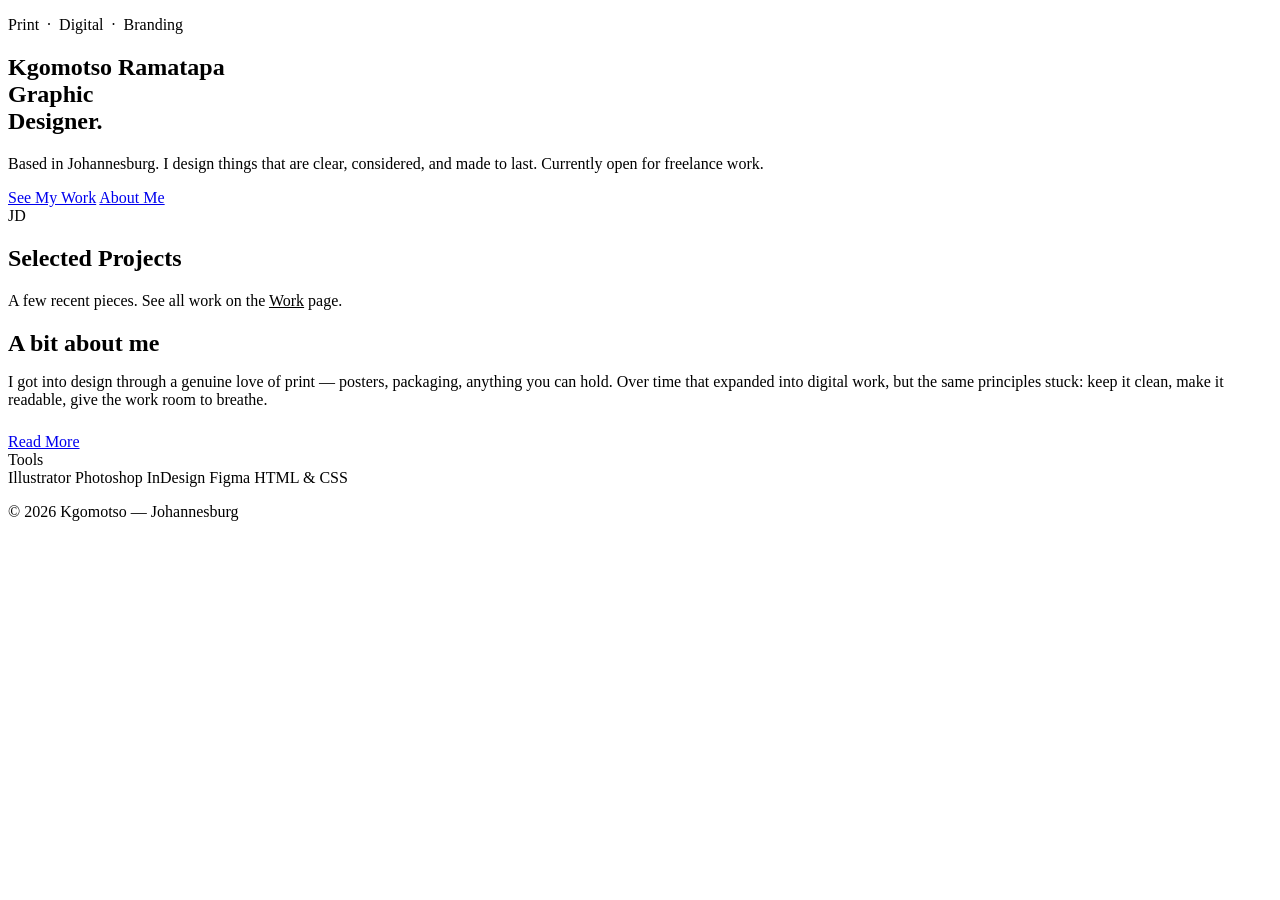
==== index.html @ a34db641 "html scripts added Progress made in scripts for html sections" ====
<!DOCTYPE html>
<html lang="en">
<head>
  <meta charset="UTF-8">
  <meta name="viewport" content="width=device-width, initial-scale=1.0">
  <title>Kgomotso — Graphic Designer</title>
  <link rel="stylesheet" href="css/global.css">
  <link rel="stylesheet" href="css/index.css">
</head>
<body>
 
  
 
  <main>
 
    
    <section class="hero">
      <div class="page-content">
        <div class="hero-inner">
 
          <div class="hero-left">
            <p class="hero-tagline">Print &nbsp;·&nbsp; Digital &nbsp;·&nbsp; Branding</p>
            <h1>Kgomotso Ramatapa<br><span>Graphic</span><br>Designer.</h1>
            <p class="hero-desc">
              Based in Johannesburg. I design things that are clear, considered, and made to last. Currently open for freelance work.
            </p>
            <div class="hero-btns">
              <a href="work.html" class="btn-primary">See My Work</a>
              <a href="about.html" class="btn-outline">About Me</a>
            </div>
          </div>
 
          <div class="hero-right">
            
            <div class="hero-image-box">
              <span class="hero-image-initials">JD</span>
            </div>
          </div>
 
        </div>
      </div>
    </section>
 
    
    <section class="section">
      <div class="page-content">
        <h2 class="section-title">Selected Projects</h2>
        <p class="section-subtitle">A few recent pieces. See all work on the <a href="work.html" style="color:var(--teal)">Work</a> page.</p>
 
        <div class="projects-grid" id="featured-grid">
          
        </div>
      </div>
    </section>
 
    
    <section class="section" style="padding-top:0">
      <div class="page-content">
        <div class="about-teaser reveal">
          <h2 class="section-title" style="margin-bottom:12px">A bit about me</h2>
          <p>
            I got into design through a genuine love of print — posters, packaging, anything you can hold. Over time that expanded into digital work, but the same principles stuck: keep it clean, make it readable, give the work room to breathe.
          </p>
          <a href="about.html" class="btn-outline" style="display:inline-block;margin-top:8px">Read More</a>
        </div>
      </div>
    </section>
 
  </main>
 
  
  <div class="skills-strip">
    <div class="skills-strip-inner">
      <span class="skills-strip-label">Tools</span>
      <div class="skills-strip-items">
        <span>Illustrator</span>
        <span>Photoshop</span>
        <span>InDesign</span>
        <span>Figma</span>
        <span>HTML &amp; CSS</span>
      </div>
    </div>
  </div>
 
  <footer class="site-footer">
    <p>© 2026 Kgomotso — Johannesburg</p>
  </footer>
 
  
  <script src="js/nav.js"></script>
  <script src="js/projects.js"></script>
  <script src="js/index.js"></script>
 
</body>
</html>
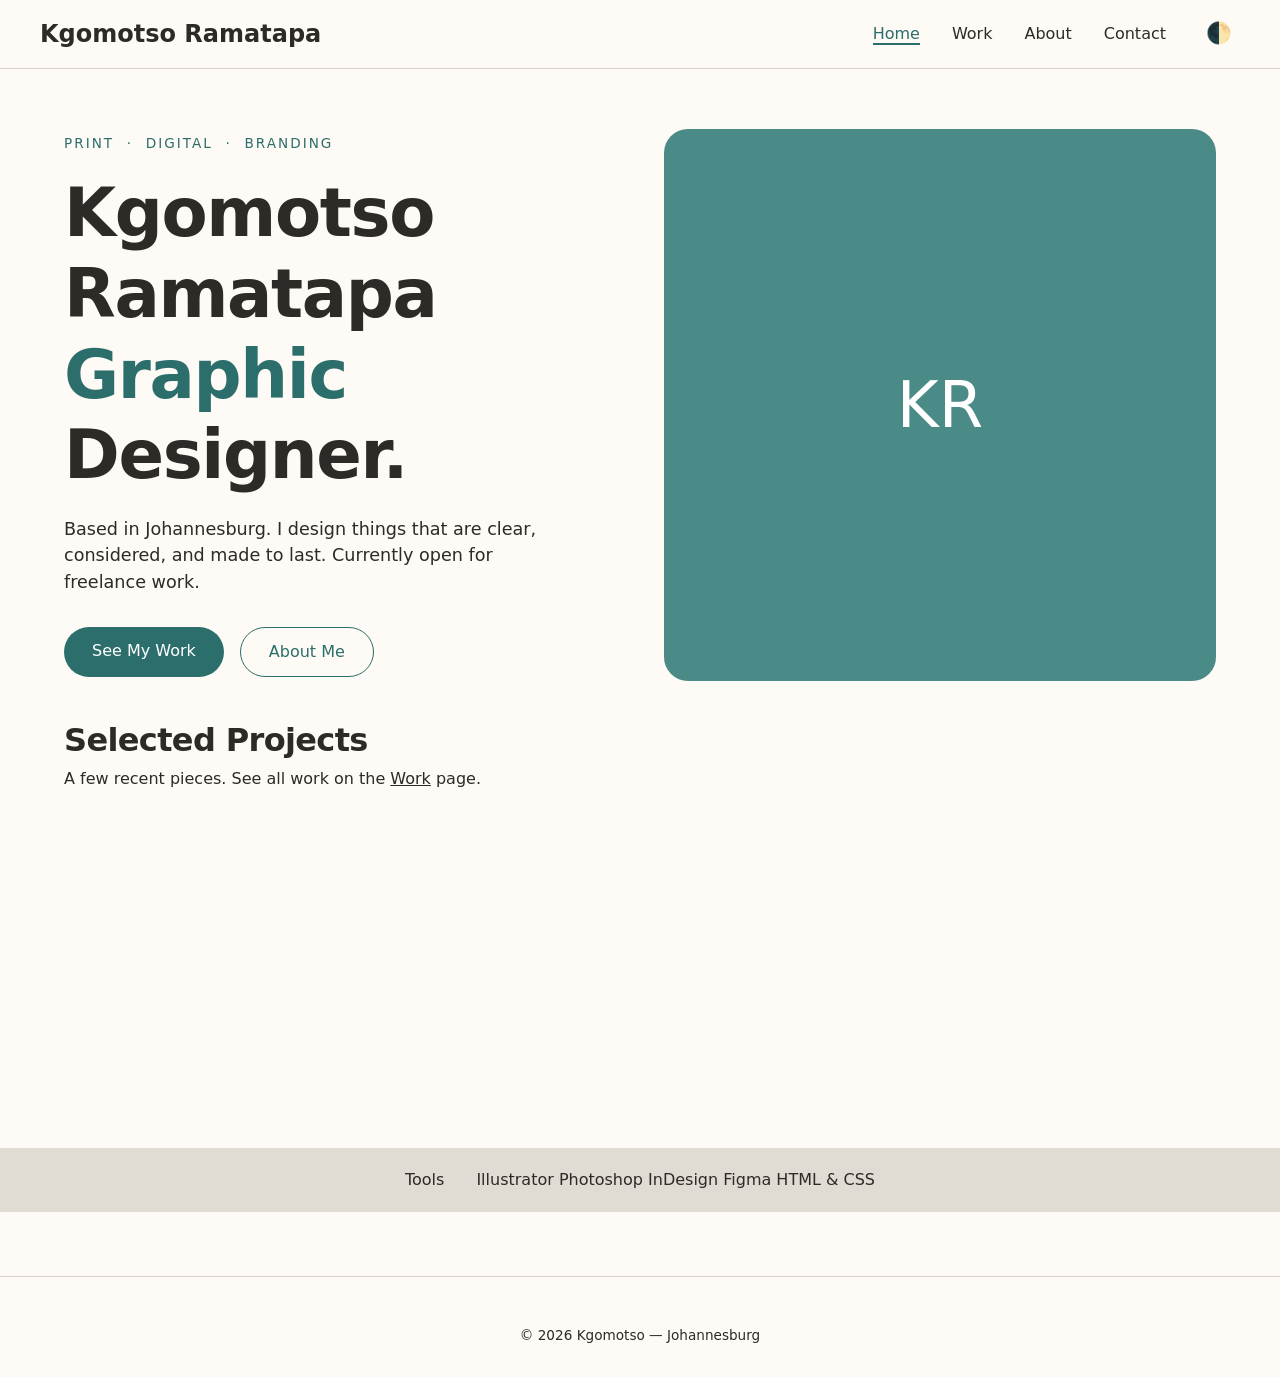
==== commit ce8616ec: "Changed homepage initials to keep website coherent" ====
--- a/index.html
+++ b/index.html
@@ -33,7 +33,7 @@
           <div class="hero-right">
             
             <div class="hero-image-box">
-              <span class="hero-image-initials">JD</span>
+              <span class="hero-image-initials">KR</span>
             </div>
           </div>
  
--- a/css/global.css
+++ b/css/global.css
@@ -0,0 +1,182 @@
+:root {
+  --bg: #fefaf5;
+  --text: #2c2b28;
+  --accent: #2c6e6b;
+  --accent-light: #4a8b88;
+  --gray: #e0dbd3;
+  --card-bg: #ffffff;
+  --border: #d9d2c8;
+}
+
+.dark-mode {
+  --bg: #1e1c19;
+  --text: #ece8e0;
+  --accent: #7ab3b0;
+  --accent-light: #9dc9c6;
+  --gray: #3a3732;
+  --card-bg: #2b2824;
+  --border: #4a453e;
+}
+
+* {
+  margin: 0;
+  padding: 0;
+  box-sizing: border-box;
+}
+
+body {
+  background: var(--bg);
+  color: var(--text);
+  font-family: system-ui, -apple-system, 'Segoe UI', 'Arial', sans-serif;
+  line-height: 1.5;
+  transition: background 0.2s, color 0.2s;
+}
+
+h1, h2, h3 {
+  font-weight: 600;
+  letter-spacing: -0.02em;
+  line-height: 1.2;
+}
+h1 { font-size: clamp(2.5rem, 8vw, 4.2rem); }
+h2 { font-size: 1.8rem; margin-bottom: 0.5rem; }
+
+
+.page-content {
+  max-width: 1200px;
+  margin: 0 auto;
+  padding: 0 24px;
+}
+
+
+.btn-primary, .btn-outline {
+  display: inline-block;
+  padding: 12px 28px;
+  border-radius: 40px;
+  text-decoration: none;
+  font-weight: 500;
+  transition: 0.2s;
+}
+.btn-primary {
+  background: var(--accent);
+  color: white;
+  border: none;
+}
+.btn-primary:hover {
+  background: var(--accent-light);
+}
+.btn-outline {
+  border: 1.5px solid var(--accent);
+  color: var(--accent);
+  background: transparent;
+}
+.btn-outline:hover {
+  background: var(--accent);
+  color: white;
+}
+
+
+.projects-grid {
+  display: grid;
+  grid-template-columns: repeat(auto-fill, minmax(280px, 1fr));
+  gap: 32px;
+  margin: 40px 0;
+}
+
+
+
+.site-nav {
+  background: var(--bg);
+  border-bottom: 1px solid var(--border);
+  padding: 16px 24px;
+  position: sticky;
+  top: 0;
+  z-index: 100;
+  backdrop-filter: blur(10px);
+}  /* ← closed correctly */
+
+.nav-container {
+  max-width: 1200px;
+  margin: 0 auto;
+  display: flex;
+  justify-content: space-between;
+  align-items: center;
+  flex-wrap: wrap;
+}
+
+.nav-logo {
+  font-size: 1.5rem;
+  font-weight: bold;
+  text-decoration: none;
+  color: var(--text);
+}
+
+.nav-links {
+  display: flex;
+  gap: 32px;
+  list-style: none;
+  align-items: center;
+}
+
+.nav-links a {
+  text-decoration: none;
+  color: var(--text);
+  font-weight: 500;
+}
+
+.nav-links a.active {
+  color: var(--accent);
+  border-bottom: 2px solid var(--accent);
+}
+
+.mobile-menu-btn {
+  display: none;
+  background: none;
+  border: none;
+  font-size: 1.8rem;
+  cursor: pointer;
+  color: var(--text);
+}  /* ← closed correctly */
+
+#darkmode-toggle {
+  background: none;
+  border: none;
+  font-size: 1.3rem;
+  cursor: pointer;
+  padding: 0 8px;
+  color: var(--text);
+}
+
+@media (max-width: 700px) {
+  .mobile-menu-btn {
+    display: block;
+  }
+  .nav-links {
+    display: none;
+    width: 100%;
+    flex-direction: column;
+    gap: 16px;
+    margin-top: 20px;
+    padding-bottom: 12px;
+  }
+  .nav-links.show {
+    display: flex;
+  }
+}
+
+.site-footer {
+  text-align: center;
+  padding: 48px 24px 32px;
+  border-top: 1px solid var(--border);
+  margin-top: 64px;
+  font-size: 0.85rem;
+}
+
+.reveal {
+  opacity: 0;
+  transform: translateY(30px);
+  transition: 0.7s ease;
+}
+.reveal.active {
+  opacity: 1;
+  transform: translateY(0);
+}
--- a/css/index.css
+++ b/css/index.css
@@ -0,0 +1,70 @@
+.hero {
+  padding: 60px 0 40px;
+}
+.hero-inner {
+  display: grid;
+  grid-template-columns: 1fr 1fr;
+  gap: 48px;
+  align-items: center;
+}
+.hero-tagline {
+  font-size: 0.85rem;
+  text-transform: uppercase;
+  letter-spacing: 2px;
+  color: var(--accent);
+  margin-bottom: 20px;
+}
+.hero-left h1 span {
+  color: var(--accent);
+}
+.hero-desc {
+  margin: 20px 0 32px;
+  font-size: 1.1rem;
+  max-width: 90%;
+}
+.hero-btns {
+  display: flex;
+  gap: 16px;
+  flex-wrap: wrap;
+}
+.hero-image-box {
+  background: var(--accent-light);
+  border-radius: 24px;
+  aspect-ratio: 1 / 1;
+  display: flex;
+  align-items: center;
+  justify-content: center;
+  color: white;
+  font-size: 4rem;
+}
+.section-title {
+  font-size: 2rem;
+}
+.skills-strip {
+  background: var(--gray);
+  padding: 20px 24px;
+  margin: 40px 0;
+}
+.skills-strip-inner {
+  max-width: 1200px;
+  margin: auto;
+  display: flex;
+  gap: 32px;
+  flex-wrap: wrap;
+  justify-content: center;
+}
+.about-teaser {
+  background: var(--card-bg);
+  padding: 40px;
+  border-radius: 24px;
+  margin: 20px 0;
+}
+@media (max-width: 800px) {
+  .hero-inner {
+    grid-template-columns: 1fr;
+  }
+  .hero-image-box {
+    max-width: 300px;
+    margin: 0 auto;
+  }
+}
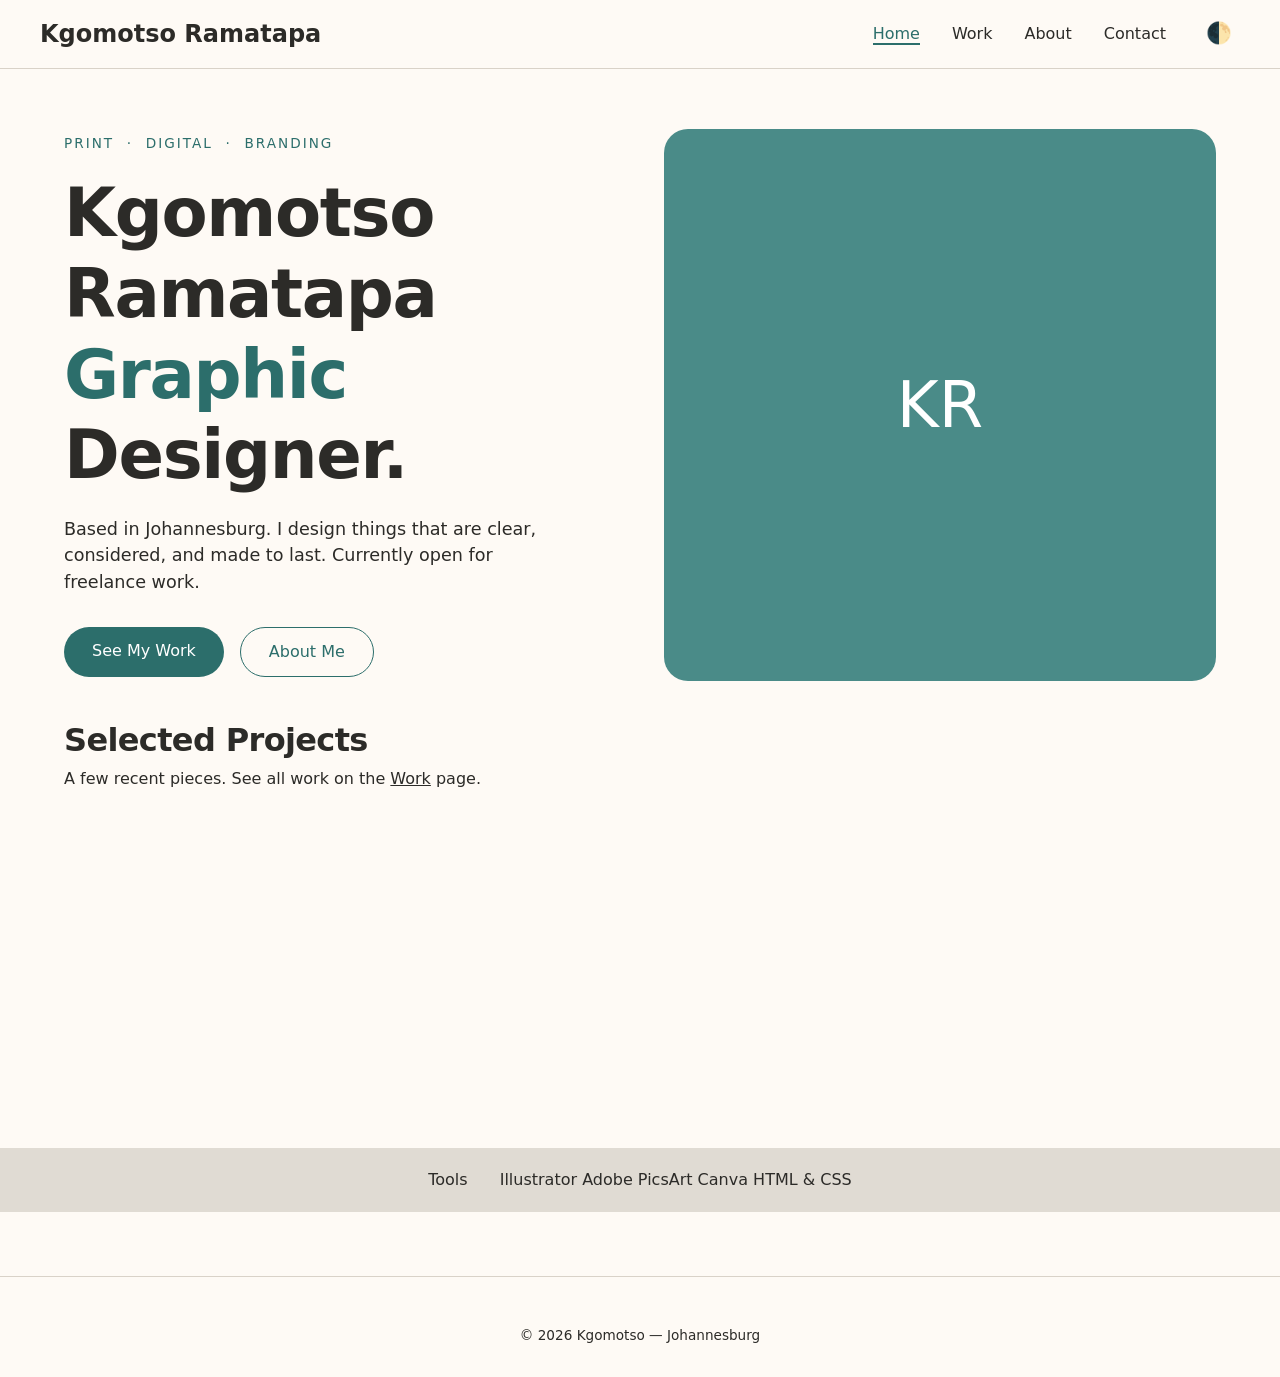
==== commit 99ef0cbf: "edited the tools on homepage" ====
--- a/index.html
+++ b/index.html
@@ -74,9 +74,9 @@
       <span class="skills-strip-label">Tools</span>
       <div class="skills-strip-items">
         <span>Illustrator</span>
-        <span>Photoshop</span>
-        <span>InDesign</span>
-        <span>Figma</span>
+        <span>Adobe</span>
+        <span>PicsArt</span>
+        <span>Canva</span>
         <span>HTML &amp; CSS</span>
       </div>
     </div>
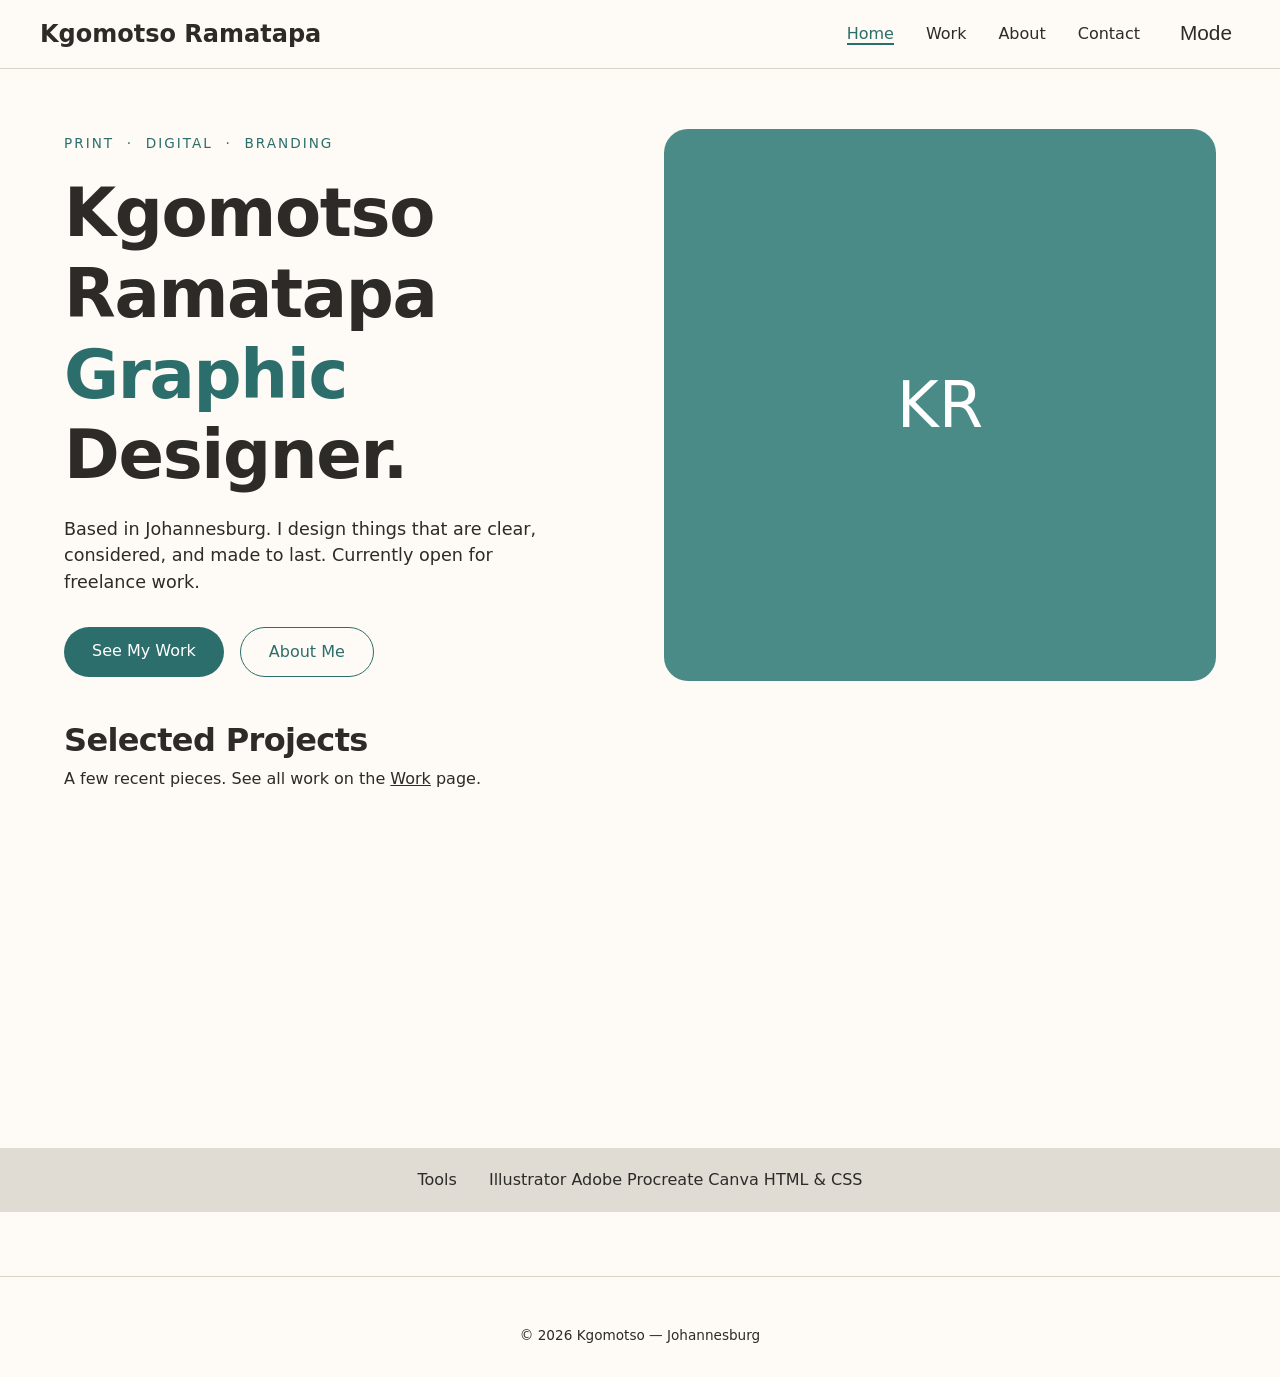
==== commit 09d37b5b: "changed a tool from  PicsArt to Procreate" ====
--- a/index.html
+++ b/index.html
@@ -75,7 +75,7 @@
       <div class="skills-strip-items">
         <span>Illustrator</span>
         <span>Adobe</span>
-        <span>PicsArt</span>
+        <span>Procreate</span>
         <span>Canva</span>
         <span>HTML &amp; CSS</span>
       </div>
